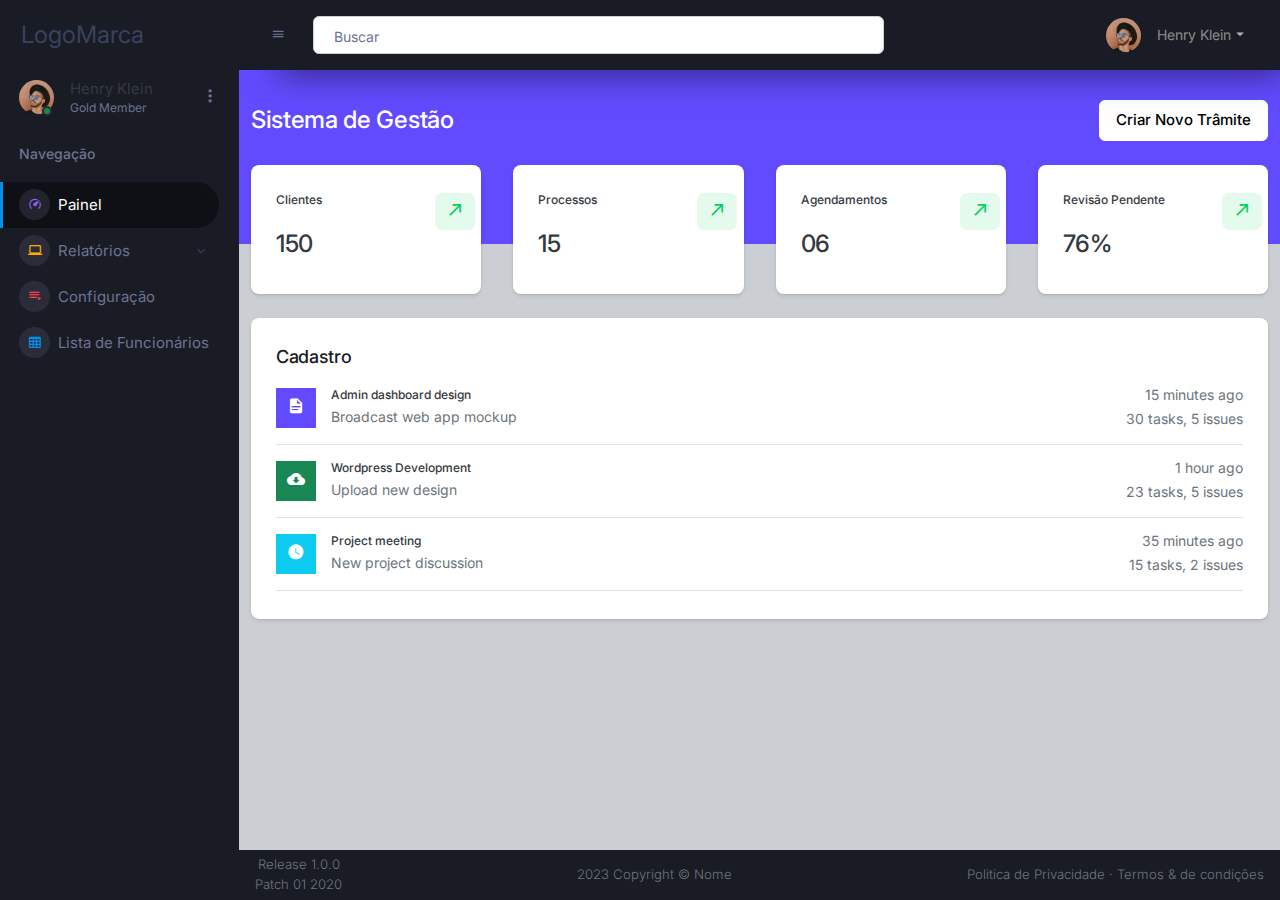
==== index.html @ bb34a190 "first commit" ====
<!DOCTYPE html>
<html lang="pt-br">

    <head>
        <!-- Required meta tags -->
        <meta charset="utf-8">
        <meta name="viewport" content="width=device-width, initial-scale=1, shrink-to-fit=no">
        <title>Dashboard</title>
        <!-- plugins:css -->
        <link rel="stylesheet" href="assets/vendors/mdi/css/materialdesignicons.min.css">
        <link rel="stylesheet" href="assets/vendors/css/vendor.bundle.base.css">
        <!-- endinject -->
        <!-- Plugin css for this page -->
        <link rel="stylesheet" href="assets/vendors/jvectormap/jquery-jvectormap.css">
        <link rel="stylesheet" href="assets/vendors/flag-icon-css/css/flag-icon.min.css">
        <link rel="stylesheet" href="assets/vendors/owl-carousel-2/owl.carousel.min.css">
        <link rel="stylesheet" href="assets/vendors/owl-carousel-2/owl.theme.default.min.css">
        <!-- End plugin css for this page -->
        <!-- inject:css -->
        <!-- endinject -->
        <!-- Layout styles -->
        <link rel="stylesheet" href="assets/css/style.css">
        <link rel="stylesheet" href="assets/css/style2.css">
        <!-- End layout styles -->
        <link rel="shortcut icon" href="assets/images/favicon.png" />
    </head>

    <body>
        <div class="container-scroller">
            <!-- partial:partials/_sidebar.html -->
            <nav class="sidebar sidebar-offcanvas" id="sidebar">
                <div class="sidebar-brand-wrapper d-none d-lg-flex align-items-center justify-content-center fixed-top">
                    <a class="sidebar-brand brand-logo" href="index.html">LogoMarca</a>
                    <a class="sidebar-brand brand-logo-mini" href="index.html">LM</a>
                </div>
                <ul class="nav">
                    <li class="nav-item profile">
                        <div class="profile-desc">
                            <div class="profile-pic">
                                <div class="count-indicator">
                                    <img class="img-xs rounded-circle " src="assets/images/faces/face15.jpg" alt="">
                                    <span class="count bg-success"></span>
                                </div>
                                <div class="profile-name">
                                    <h5 class="mb-0 font-weight-normal">Henry Klein</h5>
                                    <span>Gold Member</span>
                                </div>
                            </div>
                            <a href="#" id="profile-dropdown" data-toggle="dropdown"><i
                                    class="mdi mdi-dots-vertical"></i></a>
                            <div class="dropdown-menu dropdown-menu-right sidebar-dropdown preview-list"
                                aria-labelledby="profile-dropdown">
                                <a href="#" class="dropdown-item preview-item">
                                    <div class="preview-thumbnail">
                                        <div class="preview-icon bg-dark rounded-circle">
                                            <i class="mdi mdi-settings text-primary"></i>
                                        </div>
                                    </div>
                                    <div class="preview-item-content">
                                        <p class="preview-subject ellipsis mb-1 text-small">Configurações da Conta</p>
                                    </div>
                                </a>
                                <div class="dropdown-divider"></div>
                                <a href="#" class="dropdown-item preview-item">
                                    <div class="preview-thumbnail">
                                        <div class="preview-icon bg-dark rounded-circle">
                                            <i class="mdi mdi-onepassword  text-info"></i>
                                        </div>
                                    </div>
                                    <div class="preview-item-content">
                                        <p class="preview-subject ellipsis mb-1 text-small">Alterar Senha</p>
                                    </div>
                                </a>
                                <div class="dropdown-divider"></div>
                                <a href="#" class="dropdown-item preview-item">
                                    <div class="preview-thumbnail">
                                        <div class="preview-icon bg-dark rounded-circle">
                                            <i class="mdi mdi-calendar-today text-success"></i>
                                        </div>
                                    </div>
                                    <div class="preview-item-content">
                                        <p class="preview-subject ellipsis mb-1 text-small">Tarefas</p>
                                    </div>
                                </a>
                            </div>
                        </div>
                    </li>
                    <li class="nav-item nav-category">
                        <span class="nav-link">Navegação</span>
                    </li>
                    <li class="nav-item menu-items">
                        <a class="nav-link" href="index.html">
                            <span class="menu-icon">
                                <i class="mdi mdi-speedometer"></i>
                            </span>
                            <span class="menu-title">Painel</span>
                        </a>
                    </li>
                    <li class="nav-item menu-items">
                        <a class="nav-link" data-toggle="collapse" href="#ui-basic" aria-expanded="false"
                            aria-controls="ui-basic">
                            <span class="menu-icon">
                                <i class="mdi mdi-laptop"></i>
                            </span>
                            <span class="menu-title">Relatórios</span>
                            <i class="menu-arrow"></i>
                        </a>
                        <div class="collapse" id="ui-basic">
                            <ul class="nav flex-column sub-menu">
                                <li class="nav-item"> <a class="nav-link" href="tramites.html">Trâmites</a></li>
                                <li class="nav-item"> <a class="nav-link" href="clientes.html#">Clientes</a></li>
                                <li class="nav-item"> <a class="nav-link" href="processos.html">Processos</a></li>
                            </ul>
                        </div>
                    </li>
                    <li class="nav-item menu-items">
                        <a class="nav-link" href="configuracao.html">
                            <span class="menu-icon">
                                <i class="mdi mdi-playlist-play"></i>
                            </span>
                            <span class="menu-title">Configuração</span>
                        </a>
                    </li>
                    <li class="nav-item menu-items">
                        <a class="nav-link" href="listafuncionarios.html">
                            <span class="menu-icon">
                                <i class="mdi mdi-table-large"></i>
                            </span>
                            <span class="menu-title">Lista de Funcionários</span>
                        </a>
                    </li>

                </ul>
            </nav>
            <!-- partial -->
            <div class="container-fluid page-body-wrapper">
                <!-- partial:partials/_navbar.html -->
                <nav class="navbar p-0 fixed-top d-flex flex-row">
                    <div class="navbar-brand-wrapper d-flex d-lg-none align-items-center justify-content-center">
                        <a class="navbar-brand brand-logo-mini" href="index.html"><img src="assets/images/logo-mini.svg"
                                alt="logo" /></a>
                    </div>
                    <div class="navbar-menu-wrapper flex-grow d-flex align-items-stretch">
                        <button class="navbar-toggler navbar-toggler align-self-center" type="button"
                            data-toggle="minimize">
                            <span class="mdi mdi-menu"></span>
                        </button>
                        <ul class="navbar-nav w-100">
                            <li class="nav-item w-100">
                                <form class="nav-link mt-2 mt-md-0 d-none d-lg-flex search">
                                    <input type="text" class="form-control" placeholder="Buscar">
                                </form>
                            </li>
                        </ul>
                        <ul class="navbar-nav navbar-nav-right">
                            <li class="nav-item dropdown">
                                <a class="nav-link" id="profileDropdown" href="#" data-toggle="dropdown">
                                    <div class="navbar-profile">
                                        <img class="img-xs rounded-circle" src="assets/images/faces/face15.jpg" alt="">
                                        <p class="mb-0 d-none d-sm-block navbar-profile-name text-gray">Henry Klein</p>
                                        <i class="mdi mdi-menu-down d-none d-sm-block"></i>
                                    </div>
                                </a>
                                <div class="dropdown-menu dropdown-menu-right navbar-dropdown preview-list"
                                    aria-labelledby="profileDropdown">
                                    <h5 class="text-center p-3 mb-0">Perfil</h5>
                                    <div class="dropdown-divider"></div>
                                    <a class="dropdown-item preview-item">
                                        <div class="preview-thumbnail">
                                            <div class="preview-icon bg-dark rounded-circle">
                                                <i class="mdi mdi-settings text-success"></i>
                                            </div>
                                        </div>
                                        <div class="preview-item-content">
                                            <p class="preview-subject text-dark mb-1">Configurações</p>
                                        </div>
                                    </a>
                                    <div class="dropdown-divider"></div>
                                    <a class="dropdown-item preview-item text-decoration-none" data-toggle="modal"
                                        data-target="#exampleModal">
                                        <div class="preview-thumbnail">
                                            <div class="preview-icon bg-dark rounded-circle">
                                                <i class="mdi mdi-logout text-danger"></i>
                                            </div>
                                        </div>
                                        <div class="preview-item-content">
                                            <p class="preview-subject text-dark mb-1">Sair</p>
                                        </div>
                                    </a>
                                    <div class="dropdown-divider"></div>
                                    <p class="p-3 mb-0 text-center text-dark">Configurações Avançadas</p>
                                </div>
                            </li>
                        </ul>
                        <button class="navbar-toggler navbar-toggler-right d-lg-none align-self-center" type="button"
                            data-toggle="offcanvas">
                            <span class="mdi mdi-format-line-spacing"></span>
                        </button>
                    </div>
                </nav>
                <!-- partial -->
                <div class="main-panel">
                    <div class="content-wrapper">
                        <div class="bg-primary pt-10 pb-21 mt-n6 mx-n4"></div>
                        <div class="row mt-n22">
                            <div class="col-lg-12 col-md-12 col-12">
                                <div class="d-flex justify-content-between align-items-center mb-5">
                                    <div class="mb-2 mb-lg-0">
                                        <h3 class="mb-0 text-white">Sistema de Gestão</h3>
                                    </div>
                                    <div>
                                        <a href="#!" class="btn btn-white">Criar Novo Trâmite</a>
                                    </div>
                                </div>
                            </div>
                            <div class="col-xl-3 col-sm-6 grid-margin stretch-card">
                                <div class="card h-100 card-lift">
                                    <div class="card-body">
                                        <div class="row">
                                            <div class="col-9">
                                                <div class="d-flex align-items-center align-self-start">
                                                    <h6>Clientes</h6>
                                                </div>
                                            </div>
                                            <div class="col-3">
                                                <div class="icon icon-box-success ">
                                                    <span class="mdi mdi-arrow-top-right icon-item"></span>
                                                </div>
                                            </div>
                                        </div>
                                        <h3 class="">150</h3>
                                    </div>
                                </div>
                            </div>
                            <div class="col-xl-3 col-sm-6 grid-margin stretch-card">
                                <div class="card h-100 card-lift">
                                    <div class="card-body">
                                        <div class="row">
                                            <div class="col-9">
                                                <div class="d-flex align-items-center align-self-start">
                                                    <h6>Processos</h6>
                                                </div>
                                            </div>
                                            <div class="col-3">
                                                <div class="icon icon-box-success ">
                                                    <span class="mdi mdi-arrow-top-right icon-item"></span>
                                                </div>
                                            </div>
                                        </div>
                                        <h3 class="">15</h3>
                                    </div>
                                </div>
                            </div>
                            <div class="col-xl-3 col-sm-6 grid-margin stretch-card">
                                <div class="card h-100 card-lift">
                                    <div class="card-body">
                                        <div class="row">
                                            <div class="col-9">
                                                <div class="d-flex align-items-center align-self-start">
                                                    <h6>Agendamentos</h6>
                                                </div>
                                            </div>
                                            <div class="col-3">
                                                <div class="icon icon-box-success ">
                                                    <span class="mdi mdi-arrow-top-right icon-item"></span>
                                                </div>
                                            </div>
                                        </div>
                                        <h3 class="">06</h3>
                                    </div>
                                </div>
                            </div>
                            <div class="col-xl-3 col-sm-6 grid-margin stretch-card">
                                <div class="card h-100 card-lift">
                                    <div class="card-body">
                                        <div class="row">
                                            <div class="col-9">
                                                <div class="d-flex align-items-center align-self-start">
                                                    <h6>Revisão Pendente</h6>
                                                </div>
                                            </div>
                                            <div class="col-3">
                                                <div class="icon icon-box-success ">
                                                    <span class="mdi mdi-arrow-top-right icon-item"></span>
                                                </div>
                                            </div>
                                        </div>
                                        <h3 class="">76%</h3>
                                    </div>
                                </div>
                            </div>

                        </div>
                        <div class="row">
                            <div class="col grid-margin stretch-card">
                                <div class="card">
                                    <div class="card-body">
                                        <div class="d-flex flex-row justify-content-between">
                                            <h4 class="card-title mb-1">Cadastro</h4>
                                        </div>
                                        <div class="row">
                                            <div class="col-12">
                                                <div class="preview-list">
                                                    <div class="preview-item border-bottom">
                                                        <div class="preview-thumbnail">
                                                            <div class="preview-icon bg-primary">
                                                                <i class="mdi mdi-file-document"></i>
                                                            </div>
                                                        </div>
                                                        <div class="preview-item-content d-sm-flex flex-grow">
                                                            <div class="flex-grow">
                                                                <h6 class="preview-subject">Admin dashboard design</h6>
                                                                <p class="text-muted mb-0">Broadcast web app mockup</p>
                                                            </div>
                                                            <div class="mr-auto text-sm-right pt-2 pt-sm-0">
                                                                <p class="text-muted">15 minutes ago</p>
                                                                <p class="text-muted mb-0">30 tasks, 5 issues </p>
                                                            </div>
                                                        </div>
                                                    </div>
                                                    <div class="preview-item border-bottom">
                                                        <div class="preview-thumbnail">
                                                            <div class="preview-icon bg-success">
                                                                <i class="mdi mdi-cloud-download"></i>
                                                            </div>
                                                        </div>
                                                        <div class="preview-item-content d-sm-flex flex-grow">
                                                            <div class="flex-grow">
                                                                <h6 class="preview-subject">Wordpress Development</h6>
                                                                <p class="text-muted mb-0">Upload new design</p>
                                                            </div>
                                                            <div class="mr-auto text-sm-right pt-2 pt-sm-0">
                                                                <p class="text-muted">1 hour ago</p>
                                                                <p class="text-muted mb-0">23 tasks, 5 issues </p>
                                                            </div>
                                                        </div>
                                                    </div>
                                                    <div class="preview-item border-bottom">
                                                        <div class="preview-thumbnail">
                                                            <div class="preview-icon bg-info">
                                                                <i class="mdi mdi-clock"></i>
                                                            </div>
                                                        </div>
                                                        <div class="preview-item-content d-sm-flex flex-grow">
                                                            <div class="flex-grow">
                                                                <h6 class="preview-subject">Project meeting</h6>
                                                                <p class="text-muted mb-0">New project discussion</p>
                                                            </div>
                                                            <div class="mr-auto text-sm-right pt-2 pt-sm-0">
                                                                <p class="text-muted">35 minutes ago</p>
                                                                <p class="text-muted mb-0">15 tasks, 2 issues</p>
                                                            </div>
                                                        </div>
                                                    </div>
                                                </div>
                                            </div>
                                        </div>
                                    </div>
                                </div>
                            </div>
                        </div>
                    </div>
                    <!-- content-wrapper ends -->
                    <!-- partial:partials/_footer.html -->
                    <footer class="footer">
                        <div class="d-sm-flex justify-content-center justify-content-sm-between align-items-center">
                            <span class="text-muted d-block text-center text-sm-left d-sm-inline-block">
                                <div>Release 1.0.0</div>
                                <div>Patch 01 2020</div>
                            </span>
                            <span class="text-muted d-block text-center text-sm-left d-sm-inline-block">
                                2023 Copyright © Nome
                            </span>
                            <span class="text-muted d-block text-center text-sm-right d-sm-inline-block">
                                Politica de Privacidade · Termos &amp; de condições
                            </span>
                        </div>
                    </footer>
                    <!-- partial -->
                </div>
                <!-- main-panel ends -->
            </div>

        </div>
        <!-- container-scroller -->
        <!-- plugins:js -->
        <script src="assets/vendors/js/vendor.bundle.base.js"></script>
        <!-- endinject -->
        <!-- Plugin js for this page -->
        <script src="assets/vendors/chart.js/Chart.min.js"></script>
        <script src="assets/vendors/progressbar.js/progressbar.min.js"></script>
        <script src="assets/vendors/jvectormap/jquery-jvectormap.min.js"></script>
        <script src="assets/vendors/jvectormap/jquery-jvectormap-world-mill-en.js"></script>
        <script src="assets/vendors/owl-carousel-2/owl.carousel.min.js"></script>
        <!-- End plugin js for this page -->
        <!-- inject:js -->
        <script src="assets/js/off-canvas.js"></script>
        <script src="assets/js/hoverable-collapse.js"></script>
        <script src="assets/js/misc.js"></script>
        <script src="assets/js/settings.js"></script>
        <script src="assets/js/todolist.js"></script>
        <!-- endinject -->
        <!-- Custom js for this page -->
        <script src="assets/js/dashboard.js"></script>
        <!-- End custom js for this page -->
    </body>

</html>
---- assets/vendors/css/vendor.bundle.base.css ----
/*
 * Container style
 */
.ps {
  overflow: hidden !important;
  overflow-anchor: none;
  -ms-overflow-style: none;
  touch-action: auto;
  -ms-touch-action: auto;
}

/*
 * Scrollbar rail styles
 */
.ps__rail-x {
  display: none;
  opacity: 0;
  transition: background-color .2s linear, opacity .2s linear;
  -webkit-transition: background-color .2s linear, opacity .2s linear;
  height: 15px;
  /* there must be 'bottom' or 'top' for ps__rail-x */
  bottom: 0px;
  /* please don't change 'position' */
  position: absolute;
}

.ps__rail-y {
  display: none;
  opacity: 0;
  transition: background-color .2s linear, opacity .2s linear;
  -webkit-transition: background-color .2s linear, opacity .2s linear;
  width: 15px;
  /* there must be 'right' or 'left' for ps__rail-y */
  right: 0;
  /* please don't change 'position' */
  position: absolute;
}

.ps--active-x > .ps__rail-x,
.ps--active-y > .ps__rail-y {
  display: block;
  background-color: transparent;
}

.ps:hover > .ps__rail-x,
.ps:hover > .ps__rail-y,
.ps--focus > .ps__rail-x,
.ps--focus > .ps__rail-y,
.ps--scrolling-x > .ps__rail-x,
.ps--scrolling-y > .ps__rail-y {
  opacity: 0.6;
}

.ps .ps__rail-x:hover,
.ps .ps__rail-y:hover,
.ps .ps__rail-x:focus,
.ps .ps__rail-y:focus,
.ps .ps__rail-x.ps--clicking,
.ps .ps__rail-y.ps--clicking {
  background-color: #eee;
  opacity: 0.9;
}

/*
 * Scrollbar thumb styles
 */
.ps__thumb-x {
  background-color: #aaa;
  border-radius: 6px;
  transition: background-color .2s linear, height .2s ease-in-out;
  -webkit-transition: background-color .2s linear, height .2s ease-in-out;
  height: 6px;
  /* there must be 'bottom' for ps__thumb-x */
  bottom: 2px;
  /* please don't change 'position' */
  position: absolute;
}

.ps__thumb-y {
  background-color: #aaa;
  border-radius: 6px;
  transition: background-color .2s linear, width .2s ease-in-out;
  -webkit-transition: background-color .2s linear, width .2s ease-in-out;
  width: 6px;
  /* there must be 'right' for ps__thumb-y */
  right: 2px;
  /* please don't change 'position' */
  position: absolute;
}

.ps__rail-x:hover > .ps__thumb-x,
.ps__rail-x:focus > .ps__thumb-x,
.ps__rail-x.ps--clicking .ps__thumb-x {
  background-color: #999;
  height: 11px;
}

.ps__rail-y:hover > .ps__thumb-y,
.ps__rail-y:focus > .ps__thumb-y,
.ps__rail-y.ps--clicking .ps__thumb-y {
  background-color: #999;
  width: 11px;
}

/* MS supports */
@supports (-ms-overflow-style: none) {
  .ps {
    overflow: auto !important;
  }
}

@media screen and (-ms-high-contrast: active), (-ms-high-contrast: none) {
  .ps {
    overflow: auto !important;
  }
}
---- assets/vendors/flag-icon-css/css/flag-icon.min.css ----
.flag-icon-background{background-size:contain;background-position:50%;background-repeat:no-repeat}.flag-icon{background-size:contain;background-position:50%;background-repeat:no-repeat;position:relative;display:inline-block;width:1.33333333em;line-height:1em}.flag-icon:before{content:'\00a0'}.flag-icon.flag-icon-squared{width:1em}.flag-icon-ad{background-image:url(../flags/4x3/ad.svg)}.flag-icon-ad.flag-icon-squared{background-image:url(../flags/1x1/ad.svg)}.flag-icon-ae{background-image:url(../flags/4x3/ae.svg)}.flag-icon-ae.flag-icon-squared{background-image:url(../flags/1x1/ae.svg)}.flag-icon-af{background-image:url(../flags/4x3/af.svg)}.flag-icon-af.flag-icon-squared{background-image:url(../flags/1x1/af.svg)}.flag-icon-ag{background-image:url(../flags/4x3/ag.svg)}.flag-icon-ag.flag-icon-squared{background-image:url(../flags/1x1/ag.svg)}.flag-icon-ai{background-image:url(../flags/4x3/ai.svg)}.flag-icon-ai.flag-icon-squared{background-image:url(../flags/1x1/ai.svg)}.flag-icon-al{background-image:url(../flags/4x3/al.svg)}.flag-icon-al.flag-icon-squared{background-image:url(../flags/1x1/al.svg)}.flag-icon-am{background-image:url(../flags/4x3/am.svg)}.flag-icon-am.flag-icon-squared{background-image:url(../flags/1x1/am.svg)}.flag-icon-ao{background-image:url(../flags/4x3/ao.svg)}.flag-icon-ao.flag-icon-squared{background-image:url(../flags/1x1/ao.svg)}.flag-icon-aq{background-image:url(../flags/4x3/aq.svg)}.flag-icon-aq.flag-icon-squared{background-image:url(../flags/1x1/aq.svg)}.flag-icon-ar{background-image:url(../flags/4x3/ar.svg)}.flag-icon-ar.flag-icon-squared{background-image:url(../flags/1x1/ar.svg)}.flag-icon-as{background-image:url(../flags/4x3/as.svg)}.flag-icon-as.flag-icon-squared{background-image:url(../flags/1x1/as.svg)}.flag-icon-at{background-image:url(../flags/4x3/at.svg)}.flag-icon-at.flag-icon-squared{background-image:url(../flags/1x1/at.svg)}.flag-icon-au{background-image:url(../flags/4x3/au.svg)}.flag-icon-au.flag-icon-squared{background-image:url(../flags/1x1/au.svg)}.flag-icon-aw{background-image:url(../flags/4x3/aw.svg)}.flag-icon-aw.flag-icon-squared{background-image:url(../flags/1x1/aw.svg)}.flag-icon-ax{background-image:url(../flags/4x3/ax.svg)}.flag-icon-ax.flag-icon-squared{background-image:url(../flags/1x1/ax.svg)}.flag-icon-az{background-image:url(../flags/4x3/az.svg)}.flag-icon-az.flag-icon-squared{background-image:url(../flags/1x1/az.svg)}.flag-icon-ba{background-image:url(../flags/4x3/ba.svg)}.flag-icon-ba.flag-icon-squared{background-image:url(../flags/1x1/ba.svg)}.flag-icon-bb{background-image:url(../flags/4x3/bb.svg)}.flag-icon-bb.flag-icon-squared{background-image:url(../flags/1x1/bb.svg)}.flag-icon-bd{background-image:url(../flags/4x3/bd.svg)}.flag-icon-bd.flag-icon-squared{background-image:url(../flags/1x1/bd.svg)}.flag-icon-be{background-image:url(../flags/4x3/be.svg)}.flag-icon-be.flag-icon-squared{background-image:url(../flags/1x1/be.svg)}.flag-icon-bf{background-image:url(../flags/4x3/bf.svg)}.flag-icon-bf.flag-icon-squared{background-image:url(../flags/1x1/bf.svg)}.flag-icon-bg{background-image:url(../flags/4x3/bg.svg)}.flag-icon-bg.flag-icon-squared{background-image:url(../flags/1x1/bg.svg)}.flag-icon-bh{background-image:url(../flags/4x3/bh.svg)}.flag-icon-bh.flag-icon-squared{background-image:url(../flags/1x1/bh.svg)}.flag-icon-bi{background-image:url(../flags/4x3/bi.svg)}.flag-icon-bi.flag-icon-squared{background-image:url(../flags/1x1/bi.svg)}.flag-icon-bj{background-image:url(../flags/4x3/bj.svg)}.flag-icon-bj.flag-icon-squared{background-image:url(../flags/1x1/bj.svg)}.flag-icon-bl{background-image:url(../flags/4x3/bl.svg)}.flag-icon-bl.flag-icon-squared{background-image:url(../flags/1x1/bl.svg)}.flag-icon-bm{background-image:url(../flags/4x3/bm.svg)}.flag-icon-bm.flag-icon-squared{background-image:url(../flags/1x1/bm.svg)}.flag-icon-bn{background-image:url(../flags/4x3/bn.svg)}.flag-icon-bn.flag-icon-squared{background-image:url(../flags/1x1/bn.svg)}.flag-icon-bo{background-image:url(../flags/4x3/bo.svg)}.flag-icon-bo.flag-icon-squared{background-image:url(../flags/1x1/bo.svg)}.flag-icon-bq{background-image:url(../flags/4x3/bq.svg)}.flag-icon-bq.flag-icon-squared{background-image:url(../flags/1x1/bq.svg)}.flag-icon-br{background-image:url(../flags/4x3/br.svg)}.flag-icon-br.flag-icon-squared{background-image:url(../flags/1x1/br.svg)}.flag-icon-bs{background-image:url(../flags/4x3/bs.svg)}.flag-icon-bs.flag-icon-squared{background-image:url(../flags/1x1/bs.svg)}.flag-icon-bt{background-image:url(../flags/4x3/bt.svg)}.flag-icon-bt.flag-icon-squared{background-image:url(../flags/1x1/bt.svg)}.flag-icon-bv{background-image:url(../flags/4x3/bv.svg)}.flag-icon-bv.flag-icon-squared{background-image:url(../flags/1x1/bv.svg)}.flag-icon-bw{background-image:url(../flags/4x3/bw.svg)}.flag-icon-bw.flag-icon-squared{background-image:url(../flags/1x1/bw.svg)}.flag-icon-by{background-image:url(../flags/4x3/by.svg)}.flag-icon-by.flag-icon-squared{background-image:url(../flags/1x1/by.svg)}.flag-icon-bz{background-image:url(../flags/4x3/bz.svg)}.flag-icon-bz.flag-icon-squared{background-image:url(../flags/1x1/bz.svg)}.flag-icon-ca{background-image:url(../flags/4x3/ca.svg)}.flag-icon-ca.flag-icon-squared{background-image:url(../flags/1x1/ca.svg)}.flag-icon-cc{background-image:url(../flags/4x3/cc.svg)}.flag-icon-cc.flag-icon-squared{background-image:url(../flags/1x1/cc.svg)}.flag-icon-cd{background-image:url(../flags/4x3/cd.svg)}.flag-icon-cd.flag-icon-squared{background-image:url(../flags/1x1/cd.svg)}.flag-icon-cf{background-image:url(../flags/4x3/cf.svg)}.flag-icon-cf.flag-icon-squared{background-image:url(../flags/1x1/cf.svg)}.flag-icon-cg{background-image:url(../flags/4x3/cg.svg)}.flag-icon-cg.flag-icon-squared{background-image:url(../flags/1x1/cg.svg)}.flag-icon-ch{background-image:url(../flags/4x3/ch.svg)}.flag-icon-ch.flag-icon-squared{background-image:url(../flags/1x1/ch.svg)}.flag-icon-ci{background-image:url(../flags/4x3/ci.svg)}.flag-icon-ci.flag-icon-squared{background-image:url(../flags/1x1/ci.svg)}.flag-icon-ck{background-image:url(../flags/4x3/ck.svg)}.flag-icon-ck.flag-icon-squared{background-image:url(../flags/1x1/ck.svg)}.flag-icon-cl{background-image:url(../flags/4x3/cl.svg)}.flag-icon-cl.flag-icon-squared{background-image:url(../flags/1x1/cl.svg)}.flag-icon-cm{background-image:url(../flags/4x3/cm.svg)}.flag-icon-cm.flag-icon-squared{background-image:url(../flags/1x1/cm.svg)}.flag-icon-cn{background-image:url(../flags/4x3/cn.svg)}.flag-icon-cn.flag-icon-squared{background-image:url(../flags/1x1/cn.svg)}.flag-icon-co{background-image:url(../flags/4x3/co.svg)}.flag-icon-co.flag-icon-squared{background-image:url(../flags/1x1/co.svg)}.flag-icon-cr{background-image:url(../flags/4x3/cr.svg)}.flag-icon-cr.flag-icon-squared{background-image:url(../flags/1x1/cr.svg)}.flag-icon-cu{background-image:url(../flags/4x3/cu.svg)}.flag-icon-cu.flag-icon-squared{background-image:url(../flags/1x1/cu.svg)}.flag-icon-cv{background-image:url(../flags/4x3/cv.svg)}.flag-icon-cv.flag-icon-squared{background-image:url(../flags/1x1/cv.svg)}.flag-icon-cw{background-image:url(../flags/4x3/cw.svg)}.flag-icon-cw.flag-icon-squared{background-image:url(../flags/1x1/cw.svg)}.flag-icon-cx{background-image:url(../flags/4x3/cx.svg)}.flag-icon-cx.flag-icon-squared{background-image:url(../flags/1x1/cx.svg)}.flag-icon-cy{background-image:url(../flags/4x3/cy.svg)}.flag-icon-cy.flag-icon-squared{background-image:url(../flags/1x1/cy.svg)}.flag-icon-cz{background-image:url(../flags/4x3/cz.svg)}.flag-icon-cz.flag-icon-squared{background-image:url(../flags/1x1/cz.svg)}.flag-icon-de{background-image:url(../flags/4x3/de.svg)}.flag-icon-de.flag-icon-squared{background-image:url(../flags/1x1/de.svg)}.flag-icon-dj{background-image:url(../flags/4x3/dj.svg)}.flag-icon-dj.flag-icon-squared{background-image:url(../flags/1x1/dj.svg)}.flag-icon-dk{background-image:url(../flags/4x3/dk.svg)}.flag-icon-dk.flag-icon-squared{background-image:url(../flags/1x1/dk.svg)}.flag-icon-dm{background-image:url(../flags/4x3/dm.svg)}.flag-icon-dm.flag-icon-squared{background-image:url(../flags/1x1/dm.svg)}.flag-icon-do{background-image:url(../flags/4x3/do.svg)}.flag-icon-do.flag-icon-squared{background-image:url(../flags/1x1/do.svg)}.flag-icon-dz{background-image:url(../flags/4x3/dz.svg)}.flag-icon-dz.flag-icon-squared{background-image:url(../flags/1x1/dz.svg)}.flag-icon-ec{background-image:url(../flags/4x3/ec.svg)}.flag-icon-ec.flag-icon-squared{background-image:url(../flags/1x1/ec.svg)}.flag-icon-ee{background-image:url(../flags/4x3/ee.svg)}.flag-icon-ee.flag-icon-squared{background-image:url(../flags/1x1/ee.svg)}.flag-icon-eg{background-image:url(../flags/4x3/eg.svg)}.flag-icon-eg.flag-icon-squared{background-image:url(../flags/1x1/eg.svg)}.flag-icon-eh{background-image:url(../flags/4x3/eh.svg)}.flag-icon-eh.flag-icon-squared{background-image:url(../flags/1x1/eh.svg)}.flag-icon-er{background-image:url(../flags/4x3/er.svg)}.flag-icon-er.flag-icon-squared{background-image:url(../flags/1x1/er.svg)}.flag-icon-es{background-image:url(../flags/4x3/es.svg)}.flag-icon-es.flag-icon-squared{background-image:url(../flags/1x1/es.svg)}.flag-icon-et{background-image:url(../flags/4x3/et.svg)}.flag-icon-et.flag-icon-squared{background-image:url(../flags/1x1/et.svg)}.flag-icon-fi{background-image:url(../flags/4x3/fi.svg)}.flag-icon-fi.flag-icon-squared{background-image:url(../flags/1x1/fi.svg)}.flag-icon-fj{background-image:url(../flags/4x3/fj.svg)}.flag-icon-fj.flag-icon-squared{background-image:url(../flags/1x1/fj.svg)}.flag-icon-fk{background-image:url(../flags/4x3/fk.svg)}.flag-icon-fk.flag-icon-squared{background-image:url(../flags/1x1/fk.svg)}.flag-icon-fm{background-image:url(../flags/4x3/fm.svg)}.flag-icon-fm.flag-icon-squared{background-image:url(../flags/1x1/fm.svg)}.flag-icon-fo{background-image:url(../flags/4x3/fo.svg)}.flag-icon-fo.flag-icon-squared{background-image:url(../flags/1x1/fo.svg)}.flag-icon-fr{background-image:url(../flags/4x3/fr.svg)}.flag-icon-fr.flag-icon-squared{background-image:url(../flags/1x1/fr.svg)}.flag-icon-ga{background-image:url(../flags/4x3/ga.svg)}.flag-icon-ga.flag-icon-squared{background-image:url(../flags/1x1/ga.svg)}.flag-icon-gb{background-image:url(../flags/4x3/gb.svg)}.flag-icon-gb.flag-icon-squared{background-image:url(../flags/1x1/gb.svg)}.flag-icon-gd{background-image:url(../flags/4x3/gd.svg)}.flag-icon-gd.flag-icon-squared{background-image:url(../flags/1x1/gd.svg)}.flag-icon-ge{background-image:url(../flags/4x3/ge.svg)}.flag-icon-ge.flag-icon-squared{background-image:url(../flags/1x1/ge.svg)}.flag-icon-gf{background-image:url(../flags/4x3/gf.svg)}.flag-icon-gf.flag-icon-squared{background-image:url(../flags/1x1/gf.svg)}.flag-icon-gg{background-image:url(../flags/4x3/gg.svg)}.flag-icon-gg.flag-icon-squared{background-image:url(../flags/1x1/gg.svg)}.flag-icon-gh{background-image:url(../flags/4x3/gh.svg)}.flag-icon-gh.flag-icon-squared{background-image:url(../flags/1x1/gh.svg)}.flag-icon-gi{background-image:url(../flags/4x3/gi.svg)}.flag-icon-gi.flag-icon-squared{background-image:url(../flags/1x1/gi.svg)}.flag-icon-gl{background-image:url(../flags/4x3/gl.svg)}.flag-icon-gl.flag-icon-squared{background-image:url(../flags/1x1/gl.svg)}.flag-icon-gm{background-image:url(../flags/4x3/gm.svg)}.flag-icon-gm.flag-icon-squared{background-image:url(../flags/1x1/gm.svg)}.flag-icon-gn{background-image:url(../flags/4x3/gn.svg)}.flag-icon-gn.flag-icon-squared{background-image:url(../flags/1x1/gn.svg)}.flag-icon-gp{background-image:url(../flags/4x3/gp.svg)}.flag-icon-gp.flag-icon-squared{background-image:url(../flags/1x1/gp.svg)}.flag-icon-gq{background-image:url(../flags/4x3/gq.svg)}.flag-icon-gq.flag-icon-squared{background-image:url(../flags/1x1/gq.svg)}.flag-icon-gr{background-image:url(../flags/4x3/gr.svg)}.flag-icon-gr.flag-icon-squared{background-image:url(../flags/1x1/gr.svg)}.flag-icon-gs{background-image:url(../flags/4x3/gs.svg)}.flag-icon-gs.flag-icon-squared{background-image:url(../flags/1x1/gs.svg)}.flag-icon-gt{background-image:url(../flags/4x3/gt.svg)}.flag-icon-gt.flag-icon-squared{background-image:url(../flags/1x1/gt.svg)}.flag-icon-gu{background-image:url(../flags/4x3/gu.svg)}.flag-icon-gu.flag-icon-squared{background-image:url(../flags/1x1/gu.svg)}.flag-icon-gw{background-image:url(../flags/4x3/gw.svg)}.flag-icon-gw.flag-icon-squared{background-image:url(../flags/1x1/gw.svg)}.flag-icon-gy{background-image:url(../flags/4x3/gy.svg)}.flag-icon-gy.flag-icon-squared{background-image:url(../flags/1x1/gy.svg)}.flag-icon-hk{background-image:url(../flags/4x3/hk.svg)}.flag-icon-hk.flag-icon-squared{background-image:url(../flags/1x1/hk.svg)}.flag-icon-hm{background-image:url(../flags/4x3/hm.svg)}.flag-icon-hm.flag-icon-squared{background-image:url(../flags/1x1/hm.svg)}.flag-icon-hn{background-image:url(../flags/4x3/hn.svg)}.flag-icon-hn.flag-icon-squared{background-image:url(../flags/1x1/hn.svg)}.flag-icon-hr{background-image:url(../flags/4x3/hr.svg)}.flag-icon-hr.flag-icon-squared{background-image:url(../flags/1x1/hr.svg)}.flag-icon-ht{background-image:url(../flags/4x3/ht.svg)}.flag-icon-ht.flag-icon-squared{background-image:url(../flags/1x1/ht.svg)}.flag-icon-hu{background-image:url(../flags/4x3/hu.svg)}.flag-icon-hu.flag-icon-squared{background-image:url(../flags/1x1/hu.svg)}.flag-icon-id{background-image:url(../flags/4x3/id.svg)}.flag-icon-id.flag-icon-squared{background-image:url(../flags/1x1/id.svg)}.flag-icon-ie{background-image:url(../flags/4x3/ie.svg)}.flag-icon-ie.flag-icon-squared{background-image:url(../flags/1x1/ie.svg)}.flag-icon-il{background-image:url(../flags/4x3/il.svg)}.flag-icon-il.flag-icon-squared{background-image:url(../flags/1x1/il.svg)}.flag-icon-im{background-image:url(../flags/4x3/im.svg)}.flag-icon-im.flag-icon-squared{background-image:url(../flags/1x1/im.svg)}.flag-icon-in{background-image:url(../flags/4x3/in.svg)}.flag-icon-in.flag-icon-squared{background-image:url(../flags/1x1/in.svg)}.flag-icon-io{background-image:url(../flags/4x3/io.svg)}.flag-icon-io.flag-icon-squared{background-image:url(../flags/1x1/io.svg)}.flag-icon-iq{background-image:url(../flags/4x3/iq.svg)}.flag-icon-iq.flag-icon-squared{background-image:url(../flags/1x1/iq.svg)}.flag-icon-ir{background-image:url(../flags/4x3/ir.svg)}.flag-icon-ir.flag-icon-squared{background-image:url(../flags/1x1/ir.svg)}.flag-icon-is{background-image:url(../flags/4x3/is.svg)}.flag-icon-is.flag-icon-squared{background-image:url(../flags/1x1/is.svg)}.flag-icon-it{background-image:url(../flags/4x3/it.svg)}.flag-icon-it.flag-icon-squared{background-image:url(../flags/1x1/it.svg)}.flag-icon-je{background-image:url(../flags/4x3/je.svg)}.flag-icon-je.flag-icon-squared{background-image:url(../flags/1x1/je.svg)}.flag-icon-jm{background-image:url(../flags/4x3/jm.svg)}.flag-icon-jm.flag-icon-squared{background-image:url(../flags/1x1/jm.svg)}.flag-icon-jo{background-image:url(../flags/4x3/jo.svg)}.flag-icon-jo.flag-icon-squared{background-image:url(../flags/1x1/jo.svg)}.flag-icon-jp{background-image:url(../flags/4x3/jp.svg)}.flag-icon-jp.flag-icon-squared{background-image:url(../flags/1x1/jp.svg)}.flag-icon-ke{background-image:url(../flags/4x3/ke.svg)}.flag-icon-ke.flag-icon-squared{background-image:url(../flags/1x1/ke.svg)}.flag-icon-kg{background-image:url(../flags/4x3/kg.svg)}.flag-icon-kg.flag-icon-squared{background-image:url(../flags/1x1/kg.svg)}.flag-icon-kh{background-image:url(../flags/4x3/kh.svg)}.flag-icon-kh.flag-icon-squared{background-image:url(../flags/1x1/kh.svg)}.flag-icon-ki{background-image:url(../flags/4x3/ki.svg)}.flag-icon-ki.flag-icon-squared{background-image:url(../flags/1x1/ki.svg)}.flag-icon-km{background-image:url(../flags/4x3/km.svg)}.flag-icon-km.flag-icon-squared{background-image:url(../flags/1x1/km.svg)}.flag-icon-kn{background-image:url(../flags/4x3/kn.svg)}.flag-icon-kn.flag-icon-squared{background-image:url(../flags/1x1/kn.svg)}.flag-icon-kp{background-image:url(../flags/4x3/kp.svg)}.flag-icon-kp.flag-icon-squared{background-image:url(../flags/1x1/kp.svg)}.flag-icon-kr{background-image:url(../flags/4x3/kr.svg)}.flag-icon-kr.flag-icon-squared{background-image:url(../flags/1x1/kr.svg)}.flag-icon-kw{background-image:url(../flags/4x3/kw.svg)}.flag-icon-kw.flag-icon-squared{background-image:url(../flags/1x1/kw.svg)}.flag-icon-ky{background-image:url(../flags/4x3/ky.svg)}.flag-icon-ky.flag-icon-squared{background-image:url(../flags/1x1/ky.svg)}.flag-icon-kz{background-image:url(../flags/4x3/kz.svg)}.flag-icon-kz.flag-icon-squared{background-image:url(../flags/1x1/kz.svg)}.flag-icon-la{background-image:url(../flags/4x3/la.svg)}.flag-icon-la.flag-icon-squared{background-image:url(../flags/1x1/la.svg)}.flag-icon-lb{background-image:url(../flags/4x3/lb.svg)}.flag-icon-lb.flag-icon-squared{background-image:url(../flags/1x1/lb.svg)}.flag-icon-lc{background-image:url(../flags/4x3/lc.svg)}.flag-icon-lc.flag-icon-squared{background-image:url(../flags/1x1/lc.svg)}.flag-icon-li{background-image:url(../flags/4x3/li.svg)}.flag-icon-li.flag-icon-squared{background-image:url(../flags/1x1/li.svg)}.flag-icon-lk{background-image:url(../flags/4x3/lk.svg)}.flag-icon-lk.flag-icon-squared{background-image:url(../flags/1x1/lk.svg)}.flag-icon-lr{background-image:url(../flags/4x3/lr.svg)}.flag-icon-lr.flag-icon-squared{background-image:url(../flags/1x1/lr.svg)}.flag-icon-ls{background-image:url(../flags/4x3/ls.svg)}.flag-icon-ls.flag-icon-squared{background-image:url(../flags/1x1/ls.svg)}.flag-icon-lt{background-image:url(../flags/4x3/lt.svg)}.flag-icon-lt.flag-icon-squared{background-image:url(../flags/1x1/lt.svg)}.flag-icon-lu{background-image:url(../flags/4x3/lu.svg)}.flag-icon-lu.flag-icon-squared{background-image:url(../flags/1x1/lu.svg)}.flag-icon-lv{background-image:url(../flags/4x3/lv.svg)}.flag-icon-lv.flag-icon-squared{background-image:url(../flags/1x1/lv.svg)}.flag-icon-ly{background-image:url(../flags/4x3/ly.svg)}.flag-icon-ly.flag-icon-squared{background-image:url(../flags/1x1/ly.svg)}.flag-icon-ma{background-image:url(../flags/4x3/ma.svg)}.flag-icon-ma.flag-icon-squared{background-image:url(../flags/1x1/ma.svg)}.flag-icon-mc{background-image:url(../flags/4x3/mc.svg)}.flag-icon-mc.flag-icon-squared{background-image:url(../flags/1x1/mc.svg)}.flag-icon-md{background-image:url(../flags/4x3/md.svg)}.flag-icon-md.flag-icon-squared{background-image:url(../flags/1x1/md.svg)}.flag-icon-me{background-image:url(../flags/4x3/me.svg)}.flag-icon-me.flag-icon-squared{background-image:url(../flags/1x1/me.svg)}.flag-icon-mf{background-image:url(../flags/4x3/mf.svg)}.flag-icon-mf.flag-icon-squared{background-image:url(../flags/1x1/mf.svg)}.flag-icon-mg{background-image:url(../flags/4x3/mg.svg)}.flag-icon-mg.flag-icon-squared{background-image:url(../flags/1x1/mg.svg)}.flag-icon-mh{background-image:url(../flags/4x3/mh.svg)}.flag-icon-mh.flag-icon-squared{background-image:url(../flags/1x1/mh.svg)}.flag-icon-mk{background-image:url(../flags/4x3/mk.svg)}.flag-icon-mk.flag-icon-squared{background-image:url(../flags/1x1/mk.svg)}.flag-icon-ml{background-image:url(../flags/4x3/ml.svg)}.flag-icon-ml.flag-icon-squared{background-image:url(../flags/1x1/ml.svg)}.flag-icon-mm{background-image:url(../flags/4x3/mm.svg)}.flag-icon-mm.flag-icon-squared{background-image:url(../flags/1x1/mm.svg)}.flag-icon-mn{background-image:url(../flags/4x3/mn.svg)}.flag-icon-mn.flag-icon-squared{background-image:url(../flags/1x1/mn.svg)}.flag-icon-mo{background-image:url(../flags/4x3/mo.svg)}.flag-icon-mo.flag-icon-squared{background-image:url(../flags/1x1/mo.svg)}.flag-icon-mp{background-image:url(../flags/4x3/mp.svg)}.flag-icon-mp.flag-icon-squared{background-image:url(../flags/1x1/mp.svg)}.flag-icon-mq{background-image:url(../flags/4x3/mq.svg)}.flag-icon-mq.flag-icon-squared{background-image:url(../flags/1x1/mq.svg)}.flag-icon-mr{background-image:url(../flags/4x3/mr.svg)}.flag-icon-mr.flag-icon-squared{background-image:url(../flags/1x1/mr.svg)}.flag-icon-ms{background-image:url(../flags/4x3/ms.svg)}.flag-icon-ms.flag-icon-squared{background-image:url(../flags/1x1/ms.svg)}.flag-icon-mt{background-image:url(../flags/4x3/mt.svg)}.flag-icon-mt.flag-icon-squared{background-image:url(../flags/1x1/mt.svg)}.flag-icon-mu{background-image:url(../flags/4x3/mu.svg)}.flag-icon-mu.flag-icon-squared{background-image:url(../flags/1x1/mu.svg)}.flag-icon-mv{background-image:url(../flags/4x3/mv.svg)}.flag-icon-mv.flag-icon-squared{background-image:url(../flags/1x1/mv.svg)}.flag-icon-mw{background-image:url(../flags/4x3/mw.svg)}.flag-icon-mw.flag-icon-squared{background-image:url(../flags/1x1/mw.svg)}.flag-icon-mx{background-image:url(../flags/4x3/mx.svg)}.flag-icon-mx.flag-icon-squared{background-image:url(../flags/1x1/mx.svg)}.flag-icon-my{background-image:url(../flags/4x3/my.svg)}.flag-icon-my.flag-icon-squared{background-image:url(../flags/1x1/my.svg)}.flag-icon-mz{background-image:url(../flags/4x3/mz.svg)}.flag-icon-mz.flag-icon-squared{background-image:url(../flags/1x1/mz.svg)}.flag-icon-na{background-image:url(../flags/4x3/na.svg)}.flag-icon-na.flag-icon-squared{background-image:url(../flags/1x1/na.svg)}.flag-icon-nc{background-image:url(../flags/4x3/nc.svg)}.flag-icon-nc.flag-icon-squared{background-image:url(../flags/1x1/nc.svg)}.flag-icon-ne{background-image:url(../flags/4x3/ne.svg)}.flag-icon-ne.flag-icon-squared{background-image:url(../flags/1x1/ne.svg)}.flag-icon-nf{background-image:url(../flags/4x3/nf.svg)}.flag-icon-nf.flag-icon-squared{background-image:url(../flags/1x1/nf.svg)}.flag-icon-ng{background-image:url(../flags/4x3/ng.svg)}.flag-icon-ng.flag-icon-squared{background-image:url(../flags/1x1/ng.svg)}.flag-icon-ni{background-image:url(../flags/4x3/ni.svg)}.flag-icon-ni.flag-icon-squared{background-image:url(../flags/1x1/ni.svg)}.flag-icon-nl{background-image:url(../flags/4x3/nl.svg)}.flag-icon-nl.flag-icon-squared{background-image:url(../flags/1x1/nl.svg)}.flag-icon-no{background-image:url(../flags/4x3/no.svg)}.flag-icon-no.flag-icon-squared{background-image:url(../flags/1x1/no.svg)}.flag-icon-np{background-image:url(../flags/4x3/np.svg)}.flag-icon-np.flag-icon-squared{background-image:url(../flags/1x1/np.svg)}.flag-icon-nr{background-image:url(../flags/4x3/nr.svg)}.flag-icon-nr.flag-icon-squared{background-image:url(../flags/1x1/nr.svg)}.flag-icon-nu{background-image:url(../flags/4x3/nu.svg)}.flag-icon-nu.flag-icon-squared{background-image:url(../flags/1x1/nu.svg)}.flag-icon-nz{background-image:url(../flags/4x3/nz.svg)}.flag-icon-nz.flag-icon-squared{background-image:url(../flags/1x1/nz.svg)}.flag-icon-om{background-image:url(../flags/4x3/om.svg)}.flag-icon-om.flag-icon-squared{background-image:url(../flags/1x1/om.svg)}.flag-icon-pa{background-image:url(../flags/4x3/pa.svg)}.flag-icon-pa.flag-icon-squared{background-image:url(../flags/1x1/pa.svg)}.flag-icon-pe{background-image:url(../flags/4x3/pe.svg)}.flag-icon-pe.flag-icon-squared{background-image:url(../flags/1x1/pe.svg)}.flag-icon-pf{background-image:url(../flags/4x3/pf.svg)}.flag-icon-pf.flag-icon-squared{background-image:url(../flags/1x1/pf.svg)}.flag-icon-pg{background-image:url(../flags/4x3/pg.svg)}.flag-icon-pg.flag-icon-squared{background-image:url(../flags/1x1/pg.svg)}.flag-icon-ph{background-image:url(../flags/4x3/ph.svg)}.flag-icon-ph.flag-icon-squared{background-image:url(../flags/1x1/ph.svg)}.flag-icon-pk{background-image:url(../flags/4x3/pk.svg)}.flag-icon-pk.flag-icon-squared{background-image:url(../flags/1x1/pk.svg)}.flag-icon-pl{background-image:url(../flags/4x3/pl.svg)}.flag-icon-pl.flag-icon-squared{background-image:url(../flags/1x1/pl.svg)}.flag-icon-pm{background-image:url(../flags/4x3/pm.svg)}.flag-icon-pm.flag-icon-squared{background-image:url(../flags/1x1/pm.svg)}.flag-icon-pn{background-image:url(../flags/4x3/pn.svg)}.flag-icon-pn.flag-icon-squared{background-image:url(../flags/1x1/pn.svg)}.flag-icon-pr{background-image:url(../flags/4x3/pr.svg)}.flag-icon-pr.flag-icon-squared{background-image:url(../flags/1x1/pr.svg)}.flag-icon-ps{background-image:url(../flags/4x3/ps.svg)}.flag-icon-ps.flag-icon-squared{background-image:url(../flags/1x1/ps.svg)}.flag-icon-pt{background-image:url(../flags/4x3/pt.svg)}.flag-icon-pt.flag-icon-squared{background-image:url(../flags/1x1/pt.svg)}.flag-icon-pw{background-image:url(../flags/4x3/pw.svg)}.flag-icon-pw.flag-icon-squared{background-image:url(../flags/1x1/pw.svg)}.flag-icon-py{background-image:url(../flags/4x3/py.svg)}.flag-icon-py.flag-icon-squared{background-image:url(../flags/1x1/py.svg)}.flag-icon-qa{background-image:url(../flags/4x3/qa.svg)}.flag-icon-qa.flag-icon-squared{background-image:url(../flags/1x1/qa.svg)}.flag-icon-re{background-image:url(../flags/4x3/re.svg)}.flag-icon-re.flag-icon-squared{background-image:url(../flags/1x1/re.svg)}.flag-icon-ro{background-image:url(../flags/4x3/ro.svg)}.flag-icon-ro.flag-icon-squared{background-image:url(../flags/1x1/ro.svg)}.flag-icon-rs{background-image:url(../flags/4x3/rs.svg)}.flag-icon-rs.flag-icon-squared{background-image:url(../flags/1x1/rs.svg)}.flag-icon-ru{background-image:url(../flags/4x3/ru.svg)}.flag-icon-ru.flag-icon-squared{background-image:url(../flags/1x1/ru.svg)}.flag-icon-rw{background-image:url(../flags/4x3/rw.svg)}.flag-icon-rw.flag-icon-squared{background-image:url(../flags/1x1/rw.svg)}.flag-icon-sa{background-image:url(../flags/4x3/sa.svg)}.flag-icon-sa.flag-icon-squared{background-image:url(../flags/1x1/sa.svg)}.flag-icon-sb{background-image:url(../flags/4x3/sb.svg)}.flag-icon-sb.flag-icon-squared{background-image:url(../flags/1x1/sb.svg)}.flag-icon-sc{background-image:url(../flags/4x3/sc.svg)}.flag-icon-sc.flag-icon-squared{background-image:url(../flags/1x1/sc.svg)}.flag-icon-sd{background-image:url(../flags/4x3/sd.svg)}.flag-icon-sd.flag-icon-squared{background-image:url(../flags/1x1/sd.svg)}.flag-icon-se{background-image:url(../flags/4x3/se.svg)}.flag-icon-se.flag-icon-squared{background-image:url(../flags/1x1/se.svg)}.flag-icon-sg{background-image:url(../flags/4x3/sg.svg)}.flag-icon-sg.flag-icon-squared{background-image:url(../flags/1x1/sg.svg)}.flag-icon-sh{background-image:url(../flags/4x3/sh.svg)}.flag-icon-sh.flag-icon-squared{background-image:url(../flags/1x1/sh.svg)}.flag-icon-si{background-image:url(../flags/4x3/si.svg)}.flag-icon-si.flag-icon-squared{background-image:url(../flags/1x1/si.svg)}.flag-icon-sj{background-image:url(../flags/4x3/sj.svg)}.flag-icon-sj.flag-icon-squared{background-image:url(../flags/1x1/sj.svg)}.flag-icon-sk{background-image:url(../flags/4x3/sk.svg)}.flag-icon-sk.flag-icon-squared{background-image:url(../flags/1x1/sk.svg)}.flag-icon-sl{background-image:url(../flags/4x3/sl.svg)}.flag-icon-sl.flag-icon-squared{background-image:url(../flags/1x1/sl.svg)}.flag-icon-sm{background-image:url(../flags/4x3/sm.svg)}.flag-icon-sm.flag-icon-squared{background-image:url(../flags/1x1/sm.svg)}.flag-icon-sn{background-image:url(../flags/4x3/sn.svg)}.flag-icon-sn.flag-icon-squared{background-image:url(../flags/1x1/sn.svg)}.flag-icon-so{background-image:url(../flags/4x3/so.svg)}.flag-icon-so.flag-icon-squared{background-image:url(../flags/1x1/so.svg)}.flag-icon-sr{background-image:url(../flags/4x3/sr.svg)}.flag-icon-sr.flag-icon-squared{background-image:url(../flags/1x1/sr.svg)}.flag-icon-ss{background-image:url(../flags/4x3/ss.svg)}.flag-icon-ss.flag-icon-squared{background-image:url(../flags/1x1/ss.svg)}.flag-icon-st{background-image:url(../flags/4x3/st.svg)}.flag-icon-st.flag-icon-squared{background-image:url(../flags/1x1/st.svg)}.flag-icon-sv{background-image:url(../flags/4x3/sv.svg)}.flag-icon-sv.flag-icon-squared{background-image:url(../flags/1x1/sv.svg)}.flag-icon-sx{background-image:url(../flags/4x3/sx.svg)}.flag-icon-sx.flag-icon-squared{background-image:url(../flags/1x1/sx.svg)}.flag-icon-sy{background-image:url(../flags/4x3/sy.svg)}.flag-icon-sy.flag-icon-squared{background-image:url(../flags/1x1/sy.svg)}.flag-icon-sz{background-image:url(../flags/4x3/sz.svg)}.flag-icon-sz.flag-icon-squared{background-image:url(../flags/1x1/sz.svg)}.flag-icon-tc{background-image:url(../flags/4x3/tc.svg)}.flag-icon-tc.flag-icon-squared{background-image:url(../flags/1x1/tc.svg)}.flag-icon-td{background-image:url(../flags/4x3/td.svg)}.flag-icon-td.flag-icon-squared{background-image:url(../flags/1x1/td.svg)}.flag-icon-tf{background-image:url(../flags/4x3/tf.svg)}.flag-icon-tf.flag-icon-squared{background-image:url(../flags/1x1/tf.svg)}.flag-icon-tg{background-image:url(../flags/4x3/tg.svg)}.flag-icon-tg.flag-icon-squared{background-image:url(../flags/1x1/tg.svg)}.flag-icon-th{background-image:url(../flags/4x3/th.svg)}.flag-icon-th.flag-icon-squared{background-image:url(../flags/1x1/th.svg)}.flag-icon-tj{background-image:url(../flags/4x3/tj.svg)}.flag-icon-tj.flag-icon-squared{background-image:url(../flags/1x1/tj.svg)}.flag-icon-tk{background-image:url(../flags/4x3/tk.svg)}.flag-icon-tk.flag-icon-squared{background-image:url(../flags/1x1/tk.svg)}.flag-icon-tl{background-image:url(../flags/4x3/tl.svg)}.flag-icon-tl.flag-icon-squared{background-image:url(../flags/1x1/tl.svg)}.flag-icon-tm{background-image:url(../flags/4x3/tm.svg)}.flag-icon-tm.flag-icon-squared{background-image:url(../flags/1x1/tm.svg)}.flag-icon-tn{background-image:url(../flags/4x3/tn.svg)}.flag-icon-tn.flag-icon-squared{background-image:url(../flags/1x1/tn.svg)}.flag-icon-to{background-image:url(../flags/4x3/to.svg)}.flag-icon-to.flag-icon-squared{background-image:url(../flags/1x1/to.svg)}.flag-icon-tr{background-image:url(../flags/4x3/tr.svg)}.flag-icon-tr.flag-icon-squared{background-image:url(../flags/1x1/tr.svg)}.flag-icon-tt{background-image:url(../flags/4x3/tt.svg)}.flag-icon-tt.flag-icon-squared{background-image:url(../flags/1x1/tt.svg)}.flag-icon-tv{background-image:url(../flags/4x3/tv.svg)}.flag-icon-tv.flag-icon-squared{background-image:url(../flags/1x1/tv.svg)}.flag-icon-tw{background-image:url(../flags/4x3/tw.svg)}.flag-icon-tw.flag-icon-squared{background-image:url(../flags/1x1/tw.svg)}.flag-icon-tz{background-image:url(../flags/4x3/tz.svg)}.flag-icon-tz.flag-icon-squared{background-image:url(../flags/1x1/tz.svg)}.flag-icon-ua{background-image:url(../flags/4x3/ua.svg)}.flag-icon-ua.flag-icon-squared{background-image:url(../flags/1x1/ua.svg)}.flag-icon-ug{background-image:url(../flags/4x3/ug.svg)}.flag-icon-ug.flag-icon-squared{background-image:url(../flags/1x1/ug.svg)}.flag-icon-um{background-image:url(../flags/4x3/um.svg)}.flag-icon-um.flag-icon-squared{background-image:url(../flags/1x1/um.svg)}.flag-icon-us{background-image:url(../flags/4x3/us.svg)}.flag-icon-us.flag-icon-squared{background-image:url(../flags/1x1/us.svg)}.flag-icon-uy{background-image:url(../flags/4x3/uy.svg)}.flag-icon-uy.flag-icon-squared{background-image:url(../flags/1x1/uy.svg)}.flag-icon-uz{background-image:url(../flags/4x3/uz.svg)}.flag-icon-uz.flag-icon-squared{background-image:url(../flags/1x1/uz.svg)}.flag-icon-va{background-image:url(../flags/4x3/va.svg)}.flag-icon-va.flag-icon-squared{background-image:url(../flags/1x1/va.svg)}.flag-icon-vc{background-image:url(../flags/4x3/vc.svg)}.flag-icon-vc.flag-icon-squared{background-image:url(../flags/1x1/vc.svg)}.flag-icon-ve{background-image:url(../flags/4x3/ve.svg)}.flag-icon-ve.flag-icon-squared{background-image:url(../flags/1x1/ve.svg)}.flag-icon-vg{background-image:url(../flags/4x3/vg.svg)}.flag-icon-vg.flag-icon-squared{background-image:url(../flags/1x1/vg.svg)}.flag-icon-vi{background-image:url(../flags/4x3/vi.svg)}.flag-icon-vi.flag-icon-squared{background-image:url(../flags/1x1/vi.svg)}.flag-icon-vn{background-image:url(../flags/4x3/vn.svg)}.flag-icon-vn.flag-icon-squared{background-image:url(../flags/1x1/vn.svg)}.flag-icon-vu{background-image:url(../flags/4x3/vu.svg)}.flag-icon-vu.flag-icon-squared{background-image:url(../flags/1x1/vu.svg)}.flag-icon-wf{background-image:url(../flags/4x3/wf.svg)}.flag-icon-wf.flag-icon-squared{background-image:url(../flags/1x1/wf.svg)}.flag-icon-ws{background-image:url(../flags/4x3/ws.svg)}.flag-icon-ws.flag-icon-squared{background-image:url(../flags/1x1/ws.svg)}.flag-icon-ye{background-image:url(../flags/4x3/ye.svg)}.flag-icon-ye.flag-icon-squared{background-image:url(../flags/1x1/ye.svg)}.flag-icon-yt{background-image:url(../flags/4x3/yt.svg)}.flag-icon-yt.flag-icon-squared{background-image:url(../flags/1x1/yt.svg)}.flag-icon-za{background-image:url(../flags/4x3/za.svg)}.flag-icon-za.flag-icon-squared{background-image:url(../flags/1x1/za.svg)}.flag-icon-zm{background-image:url(../flags/4x3/zm.svg)}.flag-icon-zm.flag-icon-squared{background-image:url(../flags/1x1/zm.svg)}.flag-icon-zw{background-image:url(../flags/4x3/zw.svg)}.flag-icon-zw.flag-icon-squared{background-image:url(../flags/1x1/zw.svg)}.flag-icon-es-ca{background-image:url(../flags/4x3/es-ca.svg)}.flag-icon-es-ca.flag-icon-squared{background-image:url(../flags/1x1/es-ca.svg)}.flag-icon-eu{background-image:url(../flags/4x3/eu.svg)}.flag-icon-eu.flag-icon-squared{background-image:url(../flags/1x1/eu.svg)}.flag-icon-gb-eng{background-image:url(../flags/4x3/gb-eng.svg)}.flag-icon-gb-eng.flag-icon-squared{background-image:url(../flags/1x1/gb-eng.svg)}.flag-icon-gb-nir{background-image:url(../flags/4x3/gb-nir.svg)}.flag-icon-gb-nir.flag-icon-squared{background-image:url(../flags/1x1/gb-nir.svg)}.flag-icon-gb-sct{background-image:url(../flags/4x3/gb-sct.svg)}.flag-icon-gb-sct.flag-icon-squared{background-image:url(../flags/1x1/gb-sct.svg)}.flag-icon-gb-wls{background-image:url(../flags/4x3/gb-wls.svg)}.flag-icon-gb-wls.flag-icon-squared{background-image:url(../flags/1x1/gb-wls.svg)}.flag-icon-un{background-image:url(../flags/4x3/un.svg)}.flag-icon-un.flag-icon-squared{background-image:url(../flags/1x1/un.svg)}.flag-icon-xk{background-image:url(../flags/4x3/xk.svg)}.flag-icon-xk.flag-icon-squared{background-image:url(../flags/1x1/xk.svg)}
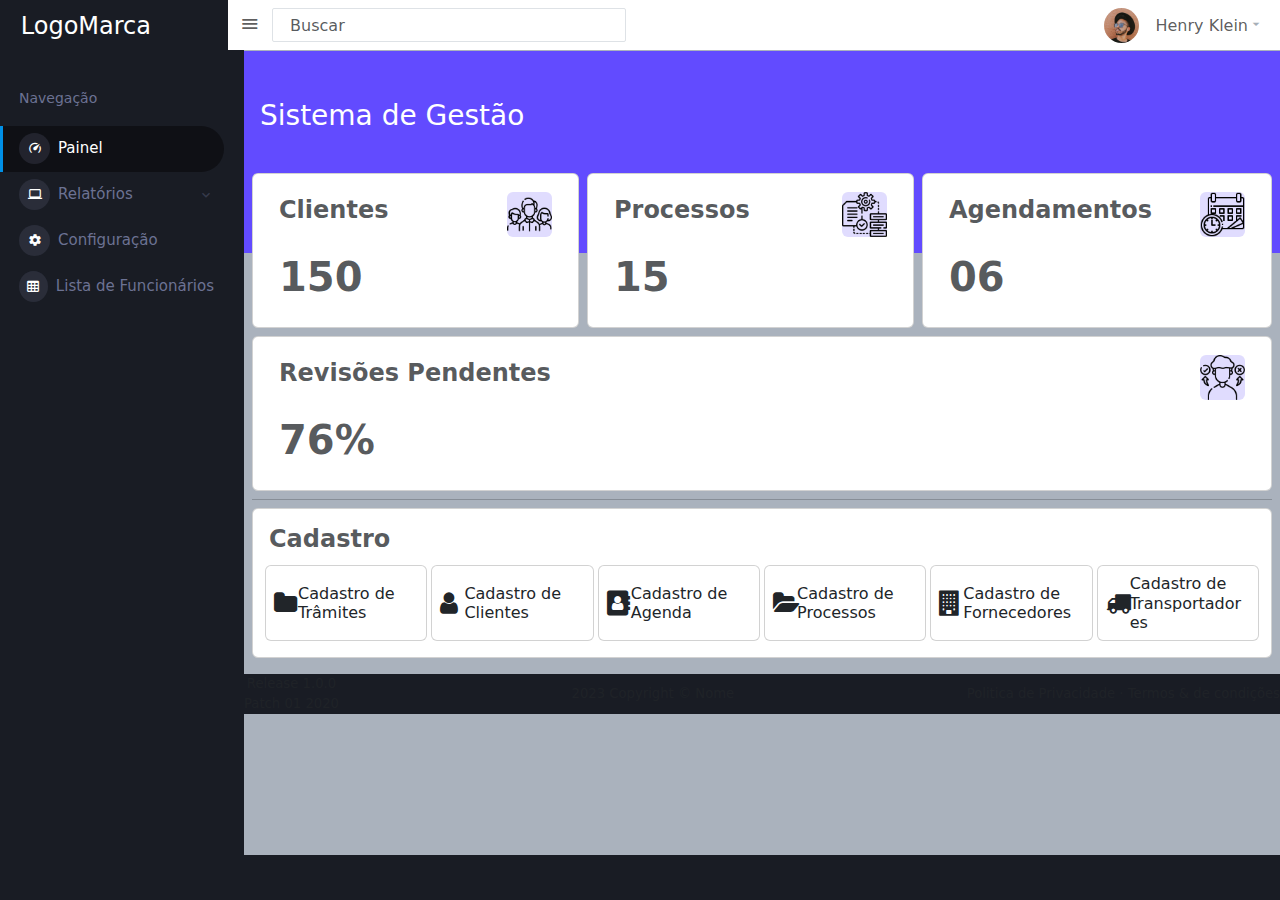
==== commit 139c92b3: "dashboard" ====
--- a/index.html
+++ b/index.html
@@ -2,89 +2,34 @@
 <html lang="pt-br">
 
     <head>
-        <!-- Required meta tags -->
         <meta charset="utf-8">
         <meta name="viewport" content="width=device-width, initial-scale=1, shrink-to-fit=no">
         <title>Dashboard</title>
+
         <!-- plugins:css -->
         <link rel="stylesheet" href="assets/vendors/mdi/css/materialdesignicons.min.css">
-        <link rel="stylesheet" href="assets/vendors/css/vendor.bundle.base.css">
-        <!-- endinject -->
-        <!-- Plugin css for this page -->
-        <link rel="stylesheet" href="assets/vendors/jvectormap/jquery-jvectormap.css">
-        <link rel="stylesheet" href="assets/vendors/flag-icon-css/css/flag-icon.min.css">
-        <link rel="stylesheet" href="assets/vendors/owl-carousel-2/owl.carousel.min.css">
-        <link rel="stylesheet" href="assets/vendors/owl-carousel-2/owl.theme.default.min.css">
-        <!-- End plugin css for this page -->
-        <!-- inject:css -->
-        <!-- endinject -->
-        <!-- Layout styles -->
+
+        <!-- FontAwesome -->
+        <link rel="stylesheet"
+            href="https://cdnjs.cloudflare.com/ajax/libs/font-awesome/4.7.0/css/font-awesome.min.css">
+
+        <!-- css -->
+        <link rel="stylesheet" href="assets/css/bootstrap.min.css">
         <link rel="stylesheet" href="assets/css/style.css">
-        <link rel="stylesheet" href="assets/css/style2.css">
-        <!-- End layout styles -->
+
+        <!-- Favicon -->
         <link rel="shortcut icon" href="assets/images/favicon.png" />
     </head>
 
     <body>
-        <div class="container-scroller">
-            <!-- partial:partials/_sidebar.html -->
-            <nav class="sidebar sidebar-offcanvas" id="sidebar">
+        <div class="container-fluid d-flex m-0">
+            <!-- sidebar -->
+            <nav class="sidebar sidebar-offcanvas">
                 <div class="sidebar-brand-wrapper d-none d-lg-flex align-items-center justify-content-center fixed-top">
-                    <a class="sidebar-brand brand-logo" href="index.html">LogoMarca</a>
-                    <a class="sidebar-brand brand-logo-mini" href="index.html">LM</a>
+                    <a class="sidebar-brand brand-logo text-white" href="index.html">LogoMarca</a>
+                    <a class="sidebar-brand brand-logo-mini text-white" href="index.html">LM</a>
                 </div>
                 <ul class="nav">
-                    <li class="nav-item profile">
-                        <div class="profile-desc">
-                            <div class="profile-pic">
-                                <div class="count-indicator">
-                                    <img class="img-xs rounded-circle " src="assets/images/faces/face15.jpg" alt="">
-                                    <span class="count bg-success"></span>
-                                </div>
-                                <div class="profile-name">
-                                    <h5 class="mb-0 font-weight-normal">Henry Klein</h5>
-                                    <span>Gold Member</span>
-                                </div>
-                            </div>
-                            <a href="#" id="profile-dropdown" data-toggle="dropdown"><i
-                                    class="mdi mdi-dots-vertical"></i></a>
-                            <div class="dropdown-menu dropdown-menu-right sidebar-dropdown preview-list"
-                                aria-labelledby="profile-dropdown">
-                                <a href="#" class="dropdown-item preview-item">
-                                    <div class="preview-thumbnail">
-                                        <div class="preview-icon bg-dark rounded-circle">
-                                            <i class="mdi mdi-settings text-primary"></i>
-                                        </div>
-                                    </div>
-                                    <div class="preview-item-content">
-                                        <p class="preview-subject ellipsis mb-1 text-small">Configurações da Conta</p>
-                                    </div>
-                                </a>
-                                <div class="dropdown-divider"></div>
-                                <a href="#" class="dropdown-item preview-item">
-                                    <div class="preview-thumbnail">
-                                        <div class="preview-icon bg-dark rounded-circle">
-                                            <i class="mdi mdi-onepassword  text-info"></i>
-                                        </div>
-                                    </div>
-                                    <div class="preview-item-content">
-                                        <p class="preview-subject ellipsis mb-1 text-small">Alterar Senha</p>
-                                    </div>
-                                </a>
-                                <div class="dropdown-divider"></div>
-                                <a href="#" class="dropdown-item preview-item">
-                                    <div class="preview-thumbnail">
-                                        <div class="preview-icon bg-dark rounded-circle">
-                                            <i class="mdi mdi-calendar-today text-success"></i>
-                                        </div>
-                                    </div>
-                                    <div class="preview-item-content">
-                                        <p class="preview-subject ellipsis mb-1 text-small">Tarefas</p>
-                                    </div>
-                                </a>
-                            </div>
-                        </div>
-                    </li>
                     <li class="nav-item nav-category">
                         <span class="nav-link">Navegação</span>
                     </li>
@@ -116,7 +61,7 @@
                     <li class="nav-item menu-items">
                         <a class="nav-link" href="configuracao.html">
                             <span class="menu-icon">
-                                <i class="mdi mdi-playlist-play"></i>
+                                <i class="mdi mdi-settings"></i>
                             </span>
                             <span class="menu-title">Configuração</span>
                         </a>
@@ -132,237 +77,227 @@
 
                 </ul>
             </nav>
-            <!-- partial -->
-            <div class="container-fluid page-body-wrapper">
-                <!-- partial:partials/_navbar.html -->
-                <nav class="navbar p-0 fixed-top d-flex flex-row">
-                    <div class="navbar-brand-wrapper d-flex d-lg-none align-items-center justify-content-center">
-                        <a class="navbar-brand brand-logo-mini" href="index.html"><img src="assets/images/logo-mini.svg"
-                                alt="logo" /></a>
+            <!-- fim sidebar -->
+            <!-- top menu -->
+            <div class="container-fluid bg-gray">
+                <div class="main-panel">
+                    <nav class="navbar fixed-top d-flex flex-row p-0">
+                        <div class="navbar-menu-wrapper flex-grow d-flex align-items-stretch">
+                            <button class="navbar-toggler navbar-toggler align-self-center" type="button"
+                                data-toggle="minimize">
+                                <span class="mdi mdi-menu"></span>
+                            </button>
+                            <ul class="navbar-nav w-100">
+                                <li class="nav-item">
+                                    <form class="nav-link d-none d-lg-flex w-75">
+                                        <input type="text" class="form-control" placeholder=" Buscar">
+                                    </form>
+                                </li>
+                            </ul>
+                            <ul class="navbar-nav navbar-nav-right w-60">
+                                <li class="nav-item dropdown">
+                                    <a class="nav-link" id="profileDropdown" href="#" data-toggle="dropdown">
+                                        <div class="navbar-profile float-end me-lg-3">
+                                            <img class="img-xs rounded-circle" src="assets/images/faces/face15.jpg"
+                                                alt="">
+                                            <p class="mb-0 d-none d-sm-block navbar-profile-name ms-3">Henry
+                                                Klein</p>
+                                            <i class="mdi mdi-menu-down d-none d-sm-block"></i>
+                                        </div>
+                                    </a>
+                                    <div class="dropdown-menu dropdown-menu-right navbar-dropdown preview-list"
+                                        aria-labelledby="profileDropdown">
+                                        <h5 class="text-center p-3 mb-0">Perfil</h5>
+                                        <div class="dropdown-divider"></div>
+                                        <a class="dropdown-item preview-item">
+                                            <div class="preview-thumbnail">
+                                                <i class="mdi mdi-settings text-dark"></i>
+                                            </div>
+                                            <div class="preview-item-content">
+                                                <p class="preview-subject text-dark mb-1 ps-3">Configurações</p>
+                                            </div>
+                                        </a>
+                                        <div class="dropdown-divider"></div>
+                                        <a class="dropdown-item preview-item text-decoration-none" data-toggle="modal"
+                                            data-target="#exampleModal">
+                                            <div class="preview-thumbnail">
+                                                <i class="mdi mdi-logout text-danger"></i>
+                                            </div>
+                                            <div class="preview-item-content">
+                                                <p class="preview-subject text-danger mb-1 ps-3">Sair</p>
+                                            </div>
+                                        </a>
+                                    </div>
+                                </li>
+                            </ul>
+                            <button class="navbar-toggler navbar-toggler-right d-sm-none align-self-center"
+                                type="button" data-toggle="offcanvas">
+                                <span class="mdi mdi-menu"></span>
+                            </button>
+                        </div>
+                    </nav>
+                    <!-- principal -->
+                    <div class="bg-primary p-3">
+                        <div class="col-12 col-md-12 col-lg-12 m-n21">
+                            <div class="d-flex justify-content-between align-items-center">
+                                <h3 class="mb-0 text-white">Sistema de Gestão</h3>
+                            </div>
+                        </div>
                     </div>
-                    <div class="navbar-menu-wrapper flex-grow d-flex align-items-stretch">
-                        <button class="navbar-toggler navbar-toggler align-self-center" type="button"
-                            data-toggle="minimize">
-                            <span class="mdi mdi-menu"></span>
-                        </button>
-                        <ul class="navbar-nav w-100">
-                            <li class="nav-item w-100">
-                                <form class="nav-link mt-2 mt-md-0 d-none d-lg-flex search">
-                                    <input type="text" class="form-control" placeholder="Buscar">
-                                </form>
-                            </li>
-                        </ul>
-                        <ul class="navbar-nav navbar-nav-right">
-                            <li class="nav-item dropdown">
-                                <a class="nav-link" id="profileDropdown" href="#" data-toggle="dropdown">
-                                    <div class="navbar-profile">
-                                        <img class="img-xs rounded-circle" src="assets/images/faces/face15.jpg" alt="">
-                                        <p class="mb-0 d-none d-sm-block navbar-profile-name text-gray">Henry Klein</p>
-                                        <i class="mdi mdi-menu-down d-none d-sm-block"></i>
-                                    </div>
-                                </a>
-                                <div class="dropdown-menu dropdown-menu-right navbar-dropdown preview-list"
-                                    aria-labelledby="profileDropdown">
-                                    <h5 class="text-center p-3 mb-0">Perfil</h5>
-                                    <div class="dropdown-divider"></div>
-                                    <a class="dropdown-item preview-item">
-                                        <div class="preview-thumbnail">
-                                            <div class="preview-icon bg-dark rounded-circle">
-                                                <i class="mdi mdi-settings text-success"></i>
-                                            </div>
-                                        </div>
-                                        <div class="preview-item-content">
-                                            <p class="preview-subject text-dark mb-1">Configurações</p>
-                                        </div>
-                                    </a>
-                                    <div class="dropdown-divider"></div>
-                                    <a class="dropdown-item preview-item text-decoration-none" data-toggle="modal"
-                                        data-target="#exampleModal">
-                                        <div class="preview-thumbnail">
-                                            <div class="preview-icon bg-dark rounded-circle">
-                                                <i class="mdi mdi-logout text-danger"></i>
-                                            </div>
-                                        </div>
-                                        <div class="preview-item-content">
-                                            <p class="preview-subject text-dark mb-1">Sair</p>
-                                        </div>
-                                    </a>
-                                    <div class="dropdown-divider"></div>
-                                    <p class="p-3 mb-0 text-center text-dark">Configurações Avançadas</p>
-                                </div>
-                            </li>
-                        </ul>
-                        <button class="navbar-toggler navbar-toggler-right d-lg-none align-self-center" type="button"
-                            data-toggle="offcanvas">
-                            <span class="mdi mdi-format-line-spacing"></span>
-                        </button>
+                    <div class="content-fluid py-3 px-2">
+                        <div class="row gap-2 mt-n22">
+                            <div class="col-xl col-sm">
+                                <div class="card h-100 mx-2 mx-sm-0 p-2 px-5 px-sm-3">
+                                    <div class="card-body rounded-3">
+                                        <div class="d-flex gap-5 justify-content-between align-items-center mb-3">
+                                            <h4 class="text-color-card fw-bolder text-muted">Clientes</h4>
+                                            <div class="bg-light-primary rounded-2">
+                                                <img class="highicon" src="assets/images/file-icons/clientes.png"
+                                                    alt="">
+                                            </div>
+                                        </div>
+                                        <h1 class="numbercard fw-bolder text-muted">150</h1>
+                                    </div>
+                                </div>
+                            </div>
+                            <div class="col-xl col-sm">
+                                <div class="card h-100 mx-2 mx-sm-0 p-2 px-5 px-sm-3">
+                                    <div class="card-body rounded-3">
+                                        <div
+                                            class="d-flex gap-5 justify-content-around justify-content-lg-between align-items-center mb-3">
+                                            <h4 class="text-color-card fw-bolder text-muted">Processos</h4>
+                                            <div class="bg-light-primary rounded-2">
+                                                <img class="highicon" src="assets/images/file-icons/processos.png"
+                                                    alt="">
+                                            </div>
+                                        </div>
+                                        <h1 class="numbercard fw-bolder text-muted">15</h1>
+                                    </div>
+                                </div>
+                            </div>
+                            <div class="col-xl col-sm">
+                                <div class="card h-100 mx-2 mx-sm-0 p-2 px-5 px-sm-3">
+                                    <div class="card-body rounded-3">
+                                        <div
+                                            class="d-flex gap-5 justify-content-around justify-content-lg-between align-items-center mb-3">
+                                            <h4 class="text-color-card fw-bolder text-muted">Agendamentos</h4>
+                                            <div class="bg-light-primary rounded-2">
+                                                <img class="highicon" src="assets/images/file-icons/agendamentos.png"
+                                                    alt="">
+                                            </div>
+                                        </div>
+                                        <h1 class="numbercard fw-bolder text-muted">06</h1>
+                                    </div>
+                                </div>
+                            </div>
+                            <div class="col-xl col-sm">
+                                <div class="card h-100 mx-2 mx-sm-0 p-2 px-5 px-sm-3">
+                                    <div class="card-body rounded-3">
+                                        <div
+                                            class="d-flex gap-5 justify-content-around justify-content-lg-between align-items-center mb-3">
+                                            <h4 class="text-color-card fw-bolder text-muted">Revisões Pendentes</h4>
+                                            <div class="bg-light-primary rounded-2">
+                                                <img class="highicon" src="assets/images/file-icons/revisaopendente.png"
+                                                    alt="">
+                                            </div>
+                                        </div>
+                                        <div class="numbercard">
+                                            <h1 class="fw-bolder text-muted">76%</h1>
+                                        </div>
+                                    </div>
+                                </div>
+                            </div>
+                        </div>
+                        <!-- fim principal -->
+
+
+
+
+                        <hr class="my-2">
+                        <div class="card mx-2 mx-lg-0 p-3">
+                            <h4 class="bluecolor fw-bolder text-muted mb-1">Cadastro</h4>
+                            <div class="row gap-1 justify-content-start px-2">
+
+                                <div class="col-xl col-sm card d-flex justify-content-center mt-2">
+                                    <div
+                                        class="d-flex align-content-center justify-content-evenly justify-content-lg-center bluecolor p-2">
+                                        <i class="col-2 fa fa-folder m-auto p-0" aria-hidden="true"
+                                            style="font-size:25px;"></i>
+                                        <div class="col-10 text-start m-auto">
+                                            <h6 class="m-0">Cadastro de Trâmites</h6>
+                                        </div>
+                                    </div>
+                                </div>
+
+                                <div class="col-xl col-sm card d-flex justify-content-center mt-2">
+                                    <div
+                                        class="d-flex align-content-center justify-content-evenly justify-content-lg-center bluecolor p-2">
+                                        <i class="col-2 fa fa-user m-auto p-0" aria-hidden="true"
+                                            style="font-size:25px;"></i>
+                                        <div class="col-10 text-start m-auto">
+                                            <h6 class="m-0">Cadastro de Clientes</h6>
+                                        </div>
+                                    </div>
+                                </div>
+                                <div class="col-xl col-sm card d-flex justify-content-center mt-2">
+                                    <div
+                                        class="d-flex align-content-center justify-content-evenly justify-content-lg-center bluecolor p-2">
+                                        <i class="col-2 fa fa-address-book m-auto p-0" aria-hidden="true"
+                                            style="font-size:25px;"></i>
+                                        <div class="col-10 text-start m-auto">
+                                            <h6 class="m-0">Cadastro de Agenda</h6>
+                                        </div>
+                                    </div>
+                                </div>
+                                <div class="col-xl col-sm card d-flex justify-content-center mt-2">
+                                    <div
+                                        class="d-flex align-content-center justify-content-evenly justify-content-lg-center bluecolor p-2">
+                                        <i class="col-2 fa fa-folder-open m-auto p-0" aria-hidden="true"
+                                            style="font-size:25px;"></i>
+                                        <div class="col-10 text-start m-auto">
+                                            <h6 class="m-0">Cadastro de Processos</h6>
+                                        </div>
+                                    </div>
+                                </div>
+                                <div class="col-xl col-sm card d-flex justify-content-center mt-2">
+                                    <div
+                                        class="d-flex align-content-center justify-content-evenly justify-content-lg-center bluecolor p-2">
+                                        <i class="col-2 fa fa-building m-auto p-0" aria-hidden="true"
+                                            style="font-size:25px;"></i>
+                                        <div class="col-10 text-start m-auto">
+                                            <h6 class="m-0">Cadastro de Fornecedores</h6>
+                                        </div>
+                                    </div>
+                                </div>
+                                <div class="col col-lg card d-flex justify-content-center mt-2">
+                                    <div
+                                        class="d-flex align-content-center justify-content-evenly justify-content-lg-center bluecolor p-2">
+                                        <i class="col-2 fa fa-truck m-auto p-0" aria-hidden="true"
+                                            style="font-size:25px;"></i>
+                                        <div class="col-10 text-start m-auto">
+                                            <h6 class="m-0">Cadastro de Transportadores</h6>
+                                        </div>
+                                    </div>
+                                </div>
+                            </div>
+                        </div>
+
+
+
+
+
+
+
+
+
+
+
+
+
+
                     </div>
-                </nav>
-                <!-- partial -->
-                <div class="main-panel">
-                    <div class="content-wrapper">
-                        <div class="bg-primary pt-10 pb-21 mt-n6 mx-n4"></div>
-                        <div class="row mt-n22">
-                            <div class="col-lg-12 col-md-12 col-12">
-                                <div class="d-flex justify-content-between align-items-center mb-5">
-                                    <div class="mb-2 mb-lg-0">
-                                        <h3 class="mb-0 text-white">Sistema de Gestão</h3>
-                                    </div>
-                                    <div>
-                                        <a href="#!" class="btn btn-white">Criar Novo Trâmite</a>
-                                    </div>
-                                </div>
-                            </div>
-                            <div class="col-xl-3 col-sm-6 grid-margin stretch-card">
-                                <div class="card h-100 card-lift">
-                                    <div class="card-body">
-                                        <div class="row">
-                                            <div class="col-9">
-                                                <div class="d-flex align-items-center align-self-start">
-                                                    <h6>Clientes</h6>
-                                                </div>
-                                            </div>
-                                            <div class="col-3">
-                                                <div class="icon icon-box-success ">
-                                                    <span class="mdi mdi-arrow-top-right icon-item"></span>
-                                                </div>
-                                            </div>
-                                        </div>
-                                        <h3 class="">150</h3>
-                                    </div>
-                                </div>
-                            </div>
-                            <div class="col-xl-3 col-sm-6 grid-margin stretch-card">
-                                <div class="card h-100 card-lift">
-                                    <div class="card-body">
-                                        <div class="row">
-                                            <div class="col-9">
-                                                <div class="d-flex align-items-center align-self-start">
-                                                    <h6>Processos</h6>
-                                                </div>
-                                            </div>
-                                            <div class="col-3">
-                                                <div class="icon icon-box-success ">
-                                                    <span class="mdi mdi-arrow-top-right icon-item"></span>
-                                                </div>
-                                            </div>
-                                        </div>
-                                        <h3 class="">15</h3>
-                                    </div>
-                                </div>
-                            </div>
-                            <div class="col-xl-3 col-sm-6 grid-margin stretch-card">
-                                <div class="card h-100 card-lift">
-                                    <div class="card-body">
-                                        <div class="row">
-                                            <div class="col-9">
-                                                <div class="d-flex align-items-center align-self-start">
-                                                    <h6>Agendamentos</h6>
-                                                </div>
-                                            </div>
-                                            <div class="col-3">
-                                                <div class="icon icon-box-success ">
-                                                    <span class="mdi mdi-arrow-top-right icon-item"></span>
-                                                </div>
-                                            </div>
-                                        </div>
-                                        <h3 class="">06</h3>
-                                    </div>
-                                </div>
-                            </div>
-                            <div class="col-xl-3 col-sm-6 grid-margin stretch-card">
-                                <div class="card h-100 card-lift">
-                                    <div class="card-body">
-                                        <div class="row">
-                                            <div class="col-9">
-                                                <div class="d-flex align-items-center align-self-start">
-                                                    <h6>Revisão Pendente</h6>
-                                                </div>
-                                            </div>
-                                            <div class="col-3">
-                                                <div class="icon icon-box-success ">
-                                                    <span class="mdi mdi-arrow-top-right icon-item"></span>
-                                                </div>
-                                            </div>
-                                        </div>
-                                        <h3 class="">76%</h3>
-                                    </div>
-                                </div>
-                            </div>
-
-                        </div>
-                        <div class="row">
-                            <div class="col grid-margin stretch-card">
-                                <div class="card">
-                                    <div class="card-body">
-                                        <div class="d-flex flex-row justify-content-between">
-                                            <h4 class="card-title mb-1">Cadastro</h4>
-                                        </div>
-                                        <div class="row">
-                                            <div class="col-12">
-                                                <div class="preview-list">
-                                                    <div class="preview-item border-bottom">
-                                                        <div class="preview-thumbnail">
-                                                            <div class="preview-icon bg-primary">
-                                                                <i class="mdi mdi-file-document"></i>
-                                                            </div>
-                                                        </div>
-                                                        <div class="preview-item-content d-sm-flex flex-grow">
-                                                            <div class="flex-grow">
-                                                                <h6 class="preview-subject">Admin dashboard design</h6>
-                                                                <p class="text-muted mb-0">Broadcast web app mockup</p>
-                                                            </div>
-                                                            <div class="mr-auto text-sm-right pt-2 pt-sm-0">
-                                                                <p class="text-muted">15 minutes ago</p>
-                                                                <p class="text-muted mb-0">30 tasks, 5 issues </p>
-                                                            </div>
-                                                        </div>
-                                                    </div>
-                                                    <div class="preview-item border-bottom">
-                                                        <div class="preview-thumbnail">
-                                                            <div class="preview-icon bg-success">
-                                                                <i class="mdi mdi-cloud-download"></i>
-                                                            </div>
-                                                        </div>
-                                                        <div class="preview-item-content d-sm-flex flex-grow">
-                                                            <div class="flex-grow">
-                                                                <h6 class="preview-subject">Wordpress Development</h6>
-                                                                <p class="text-muted mb-0">Upload new design</p>
-                                                            </div>
-                                                            <div class="mr-auto text-sm-right pt-2 pt-sm-0">
-                                                                <p class="text-muted">1 hour ago</p>
-                                                                <p class="text-muted mb-0">23 tasks, 5 issues </p>
-                                                            </div>
-                                                        </div>
-                                                    </div>
-                                                    <div class="preview-item border-bottom">
-                                                        <div class="preview-thumbnail">
-                                                            <div class="preview-icon bg-info">
-                                                                <i class="mdi mdi-clock"></i>
-                                                            </div>
-                                                        </div>
-                                                        <div class="preview-item-content d-sm-flex flex-grow">
-                                                            <div class="flex-grow">
-                                                                <h6 class="preview-subject">Project meeting</h6>
-                                                                <p class="text-muted mb-0">New project discussion</p>
-                                                            </div>
-                                                            <div class="mr-auto text-sm-right pt-2 pt-sm-0">
-                                                                <p class="text-muted">35 minutes ago</p>
-                                                                <p class="text-muted mb-0">15 tasks, 2 issues</p>
-                                                            </div>
-                                                        </div>
-                                                    </div>
-                                                </div>
-                                            </div>
-                                        </div>
-                                    </div>
-                                </div>
-                            </div>
-                        </div>
-                    </div>
-                    <!-- content-wrapper ends -->
-                    <!-- partial:partials/_footer.html -->
-                    <footer class="footer">
+                    <!-- Footer -->
+                    <footer class="footer d-none d-lg-block">
                         <div class="d-sm-flex justify-content-center justify-content-sm-between align-items-center">
                             <span class="text-muted d-block text-center text-sm-left d-sm-inline-block">
                                 <div>Release 1.0.0</div>
@@ -376,9 +311,32 @@
                             </span>
                         </div>
                     </footer>
-                    <!-- partial -->
+                    <!-- Footer ends -->
                 </div>
-                <!-- main-panel ends -->
+            </div>
+
+
+            <!-- Modal -->
+            <div class="modal fade" id="exampleModal" tabindex="-1" role="dialog" aria-labelledby="exampleModalLabel"
+                aria-hidden="true">
+                <div class="modal-dialog" role="document">
+                    <div class="modal-content bg-white">
+                        <div class="modal-header">
+                            <h5 class="modal-title" id="exampleModalLabel">Atenção Usuario!
+                                <i class="fa fa-exclamation-triangle text-danger" aria-hidden="true"></i>
+                            </h5>
+                            <button type="button" class="btn-close" data-dismiss="modal" aria-label="Close">
+                            </button>
+                        </div>
+                        <div class="modal-body text-dark">
+                            Tem certeza que deseja sair do sistema ? <br>
+                            Após clicar em "Sair" você será deslogado.
+                        </div>
+                        <div class="modal-footer">
+                            <button class="btn btn-primary btn-sm text-white"><a>Sair</a></button>
+                        </div>
+                    </div>
+                </div>
             </div>
 
         </div>
@@ -403,6 +361,14 @@
         <!-- Custom js for this page -->
         <script src="assets/js/dashboard.js"></script>
         <!-- End custom js for this page -->
+
+        <!-- modal -->
+        <script>
+            $('#exampleModal').on('shown.bs.modal', function () {
+                $('#myInput').trigger('focus')
+            })
+        </script>
+
     </body>
 
 </html>